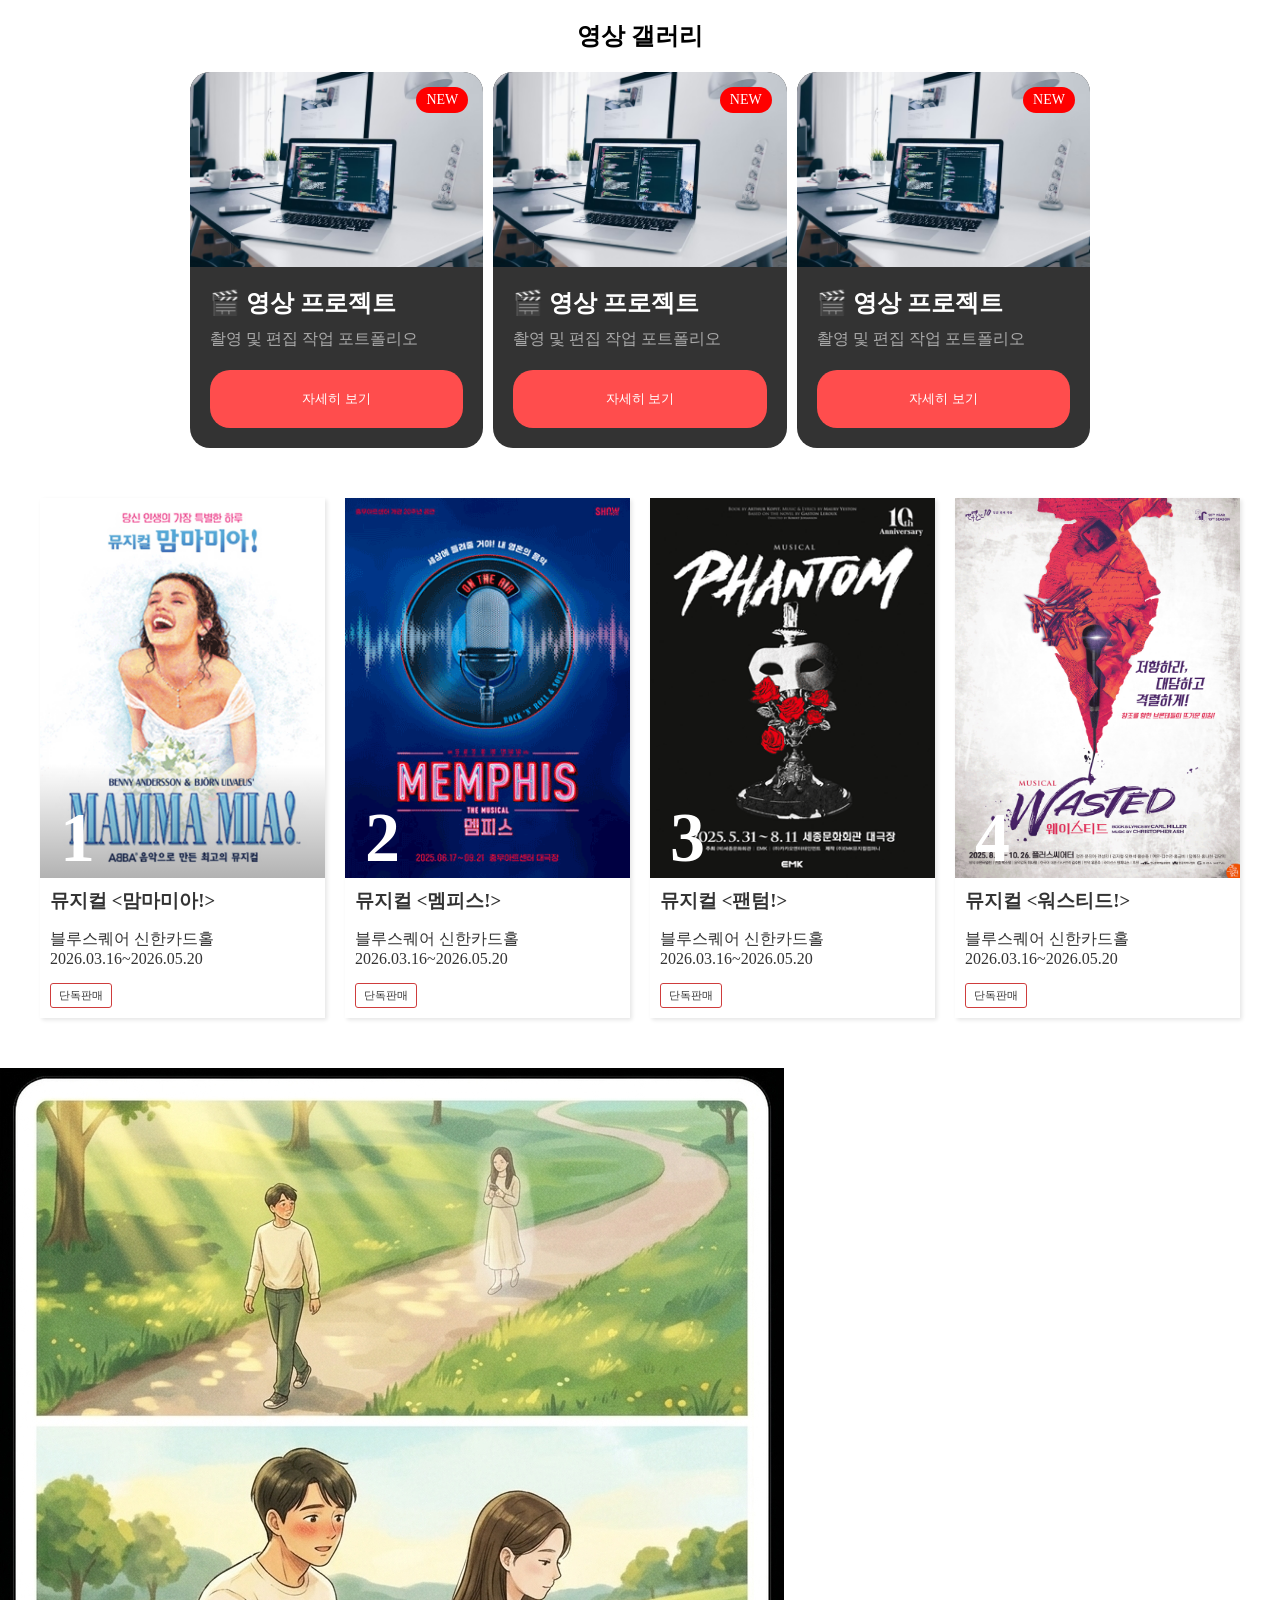
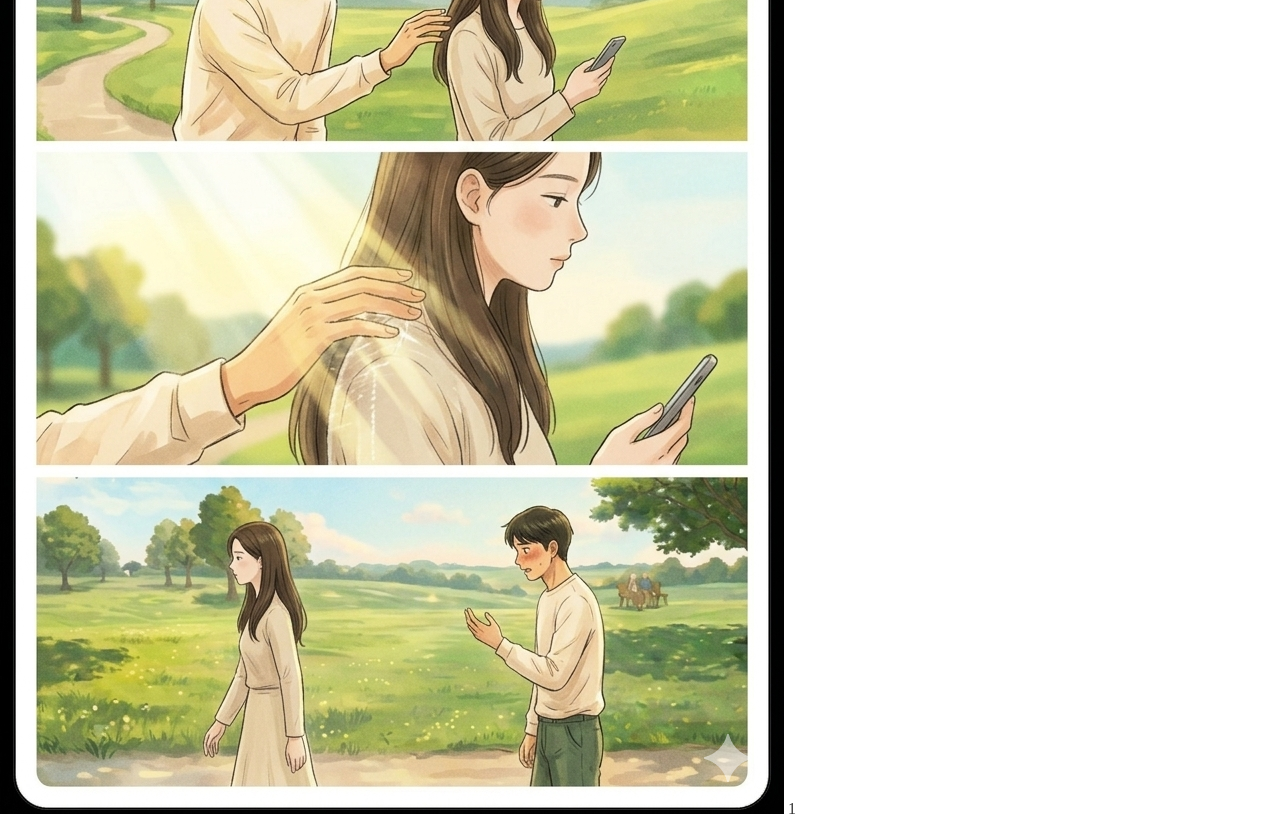
==== position_ex01.html @ 9d86e6c8 "포지션 잡기" ====
<!doctype html>
<html lang="en">
    <head>
        <meta charset="UTF-8" />
        <meta name="viewport" content="width=device-width, initial-scale=1.0" />
        <title>Document</title>
        <link rel="stylesheet" href="css/position_ex01.css" />
    </head>
    <body>
        <section class="contents">
            <h2>영상 갤러리</h2>
            <div class="card-list">
                <div class="card">
                    <!-- new -->
                    <div class="badge">NEW</div>
                    <img src="images/photo-1498050108023-c5249f4df085.avif" alt="" />
                    <div class="content">
                        <h2>🎬 영상 프로젝트</h2>
                        <p>촬영 및 편집 작업 포트폴리오</p>
                        <button>자세히 보기</button>
                    </div>
                </div>
                <div class="card">
                    <!-- new -->
                    <div class="badge">NEW</div>
                    <img src="images/photo-1498050108023-c5249f4df085.avif" alt="" />
                    <div class="content">
                        <h2>🎬 영상 프로젝트</h2>
                        <p>촬영 및 편집 작업 포트폴리오</p>
                        <button>자세히 보기</button>
                    </div>
                </div>
                <div class="card">
                    <!-- new -->
                    <div class="badge">NEW</div>
                    <img src="images/photo-1498050108023-c5249f4df085.avif" alt="" />
                    <div class="content">
                        <h2>🎬 영상 프로젝트</h2>
                        <p>촬영 및 편집 작업 포트폴리오</p>
                        <button>자세히 보기</button>
                    </div>
                </div>
            </div>
        </section>
        <!-- 디자인 영역 -->
        <section class="musical-wrap">
            <div class="musical-card">
                <a href="#">
                    <!-- 이미지 영역 -->
                    <div class="ticket-img">
                        <div class="img-bg"></div>
                        <img src="images/mamma_p.gif" alt="맘마미아" />
                        <span class="ticket-rank">1</span>
                    </div>
                    <!-- 티켓 안내 내용 영역 -->
                    <div class="ticket-info">
                        <h3>뮤지컬 <맘마미아!></h3>
                        <p class="ticket-hall">블루스퀘어 신한카드홀</p>
                        <p class="ticket-date">2026.03.16~2026.05.20</p>
                        <span class="ticket-sale">단독판매</span>
                    </div>
                </a>
            </div>
            <div class="musical-card">
                <a href="#">
                    <!-- 이미지 영역 -->
                    <div class="ticket-img">
                        <img src="images/mempithp.gif" alt="멤피스" />
                        <span class="ticket-rank">2</span>
                    </div>
                    <!-- 티켓 안내 내용 영역 -->
                    <div class="ticket-info">
                        <h3>뮤지컬 <멤피스!></h3>
                        <p class="ticket-hall">블루스퀘어 신한카드홀</p>
                        <p class="ticket-date">2026.03.16~2026.05.20</p>
                        <span class="ticket-sale">단독판매</span>
                    </div>
                </a>
            </div>
            <div class="musical-card">
                <a href="#">
                    <!-- 이미지 영역 -->
                    <div class="ticket-img">
                        <img src="images/pan.gif" alt="팬텀" />
                        <span class="ticket-rank">3</span>
                    </div>
                    <!-- 티켓 안내 내용 영역 -->
                    <div class="ticket-info">
                        <h3>뮤지컬 <팬텀!></h3>
                        <p class="ticket-hall">블루스퀘어 신한카드홀</p>
                        <p class="ticket-date">2026.03.16~2026.05.20</p>
                        <span class="ticket-sale">단독판매</span>
                    </div>
                </a>
            </div>
            <div class="musical-card">
                <a href="#">
                    <!-- 이미지 영역 -->
                    <div class="ticket-img">
                        <img src="images/wasted.gif" alt="워스티드" />
                        <span class="ticket-rank">4</span>
                    </div>
                    <!-- 티켓 안내 내용 영역 -->
                    <div class="ticket-info">
                        <h3>뮤지컬 <워스티드!></h3>
                        <p class="ticket-hall">블루스퀘어 신한카드홀</p>
                        <p class="ticket-date">2026.03.16~2026.05.20</p>
                        <span class="ticket-sale">단독판매</span>
                    </div>
                </a>
            </div>
        </section>
        <section class="video-wrap">
            <div class="video-card">
                <a href="#">
                    <!-- 이미지영역 -->
                    <div class="card-img">
                        <img src="images/Gemini_Generated_Image_ct7dkfct7dkfct7d.png" alt="" />
                        <span class="card-rank">1</span>
                    </div>
                </a>
            </div>
        </section>
    </body>
</html>
---- css/position_ex01.css ----
* {
    margin: 0;
    padding: 0;
    box-sizing: border-box;
}
a{
    color: #333;
    text-decoration: none
}
/* 영상 갤러리 */
.contents {
    width: 900px;
    margin: auto;
}
.contents > h2 {
    padding: 20px 0;
    text-align: center;
}
.card-list {
    display: flex;
    gap: 10px;
}
.card {
    width: 300px;
    background-color: #333;
    border-radius: 20px;
    color: #fff;
    position: relative;
    overflow: hidden;
}
.card img {
    width: 100%;
    display: block;
}
/* new */
.badge {
    background-color: red;
    position: absolute;
    top: 15px;
    right: 15px;
    padding: 5px 10px;
    border-radius: 20px;
    font-size: 14px;
}
.content {
    padding: 20px;
}
.content h2 {
    margin-bottom: 10px;
}
.content p {
    color: #aaa;
    margin-bottom: 20px;
}
.content button {
    width: 100%;
    border: none;
    background-color: #ff4d4d;
    border-radius: 20px;
    color: #fff;
    padding: 20px;
    cursor: pointer;
    transition: all 0.3s;
}
.content button:hover {
    background-color: #cf3d3d;
}
/* 뮤지컬 영역 */
.musical-wrap{
    width: 1200px;
    display: flex;
    gap: 20px;
    margin: 50px auto;
    /* background-color: #f7e8ba; */
}
.musical-card{
    width: calc(100% / 4);
    background-color: #fff;
    box-shadow: 2px 2px 4px rgba(0,0,0,0.1);
}
.ticket-img img{
    width: 100%;
    display: block;
}
/* 이미지위에 랭킹 */
.ticket-img{
    height: 380px;
    position: relative;
}
.img-bg{
    position: absolute;
    top: 0;
    left: 0;
    width: 100%;
    height: 380px;
    background: linear-gradient(180deg, transparent 70%, rgba(0,0,0,0.3));
}
.ticket-rank{
    position: absolute;
    bottom: 0;
    left: 20px;
    color: #fff;
    font-size: 70px;
    font-weight: bold;
}
.ticket-info{
    padding: 10px;
}
.ticket-info h3{
    margin-bottom: 15px;
}
.ticket-sale{
    padding: 4px 8px;
    border-radius: 3px;
    font-size: 11px;
    border: 1px solid #cf3d3d;
    margin-top: 15px;
    display: inline-block;
}
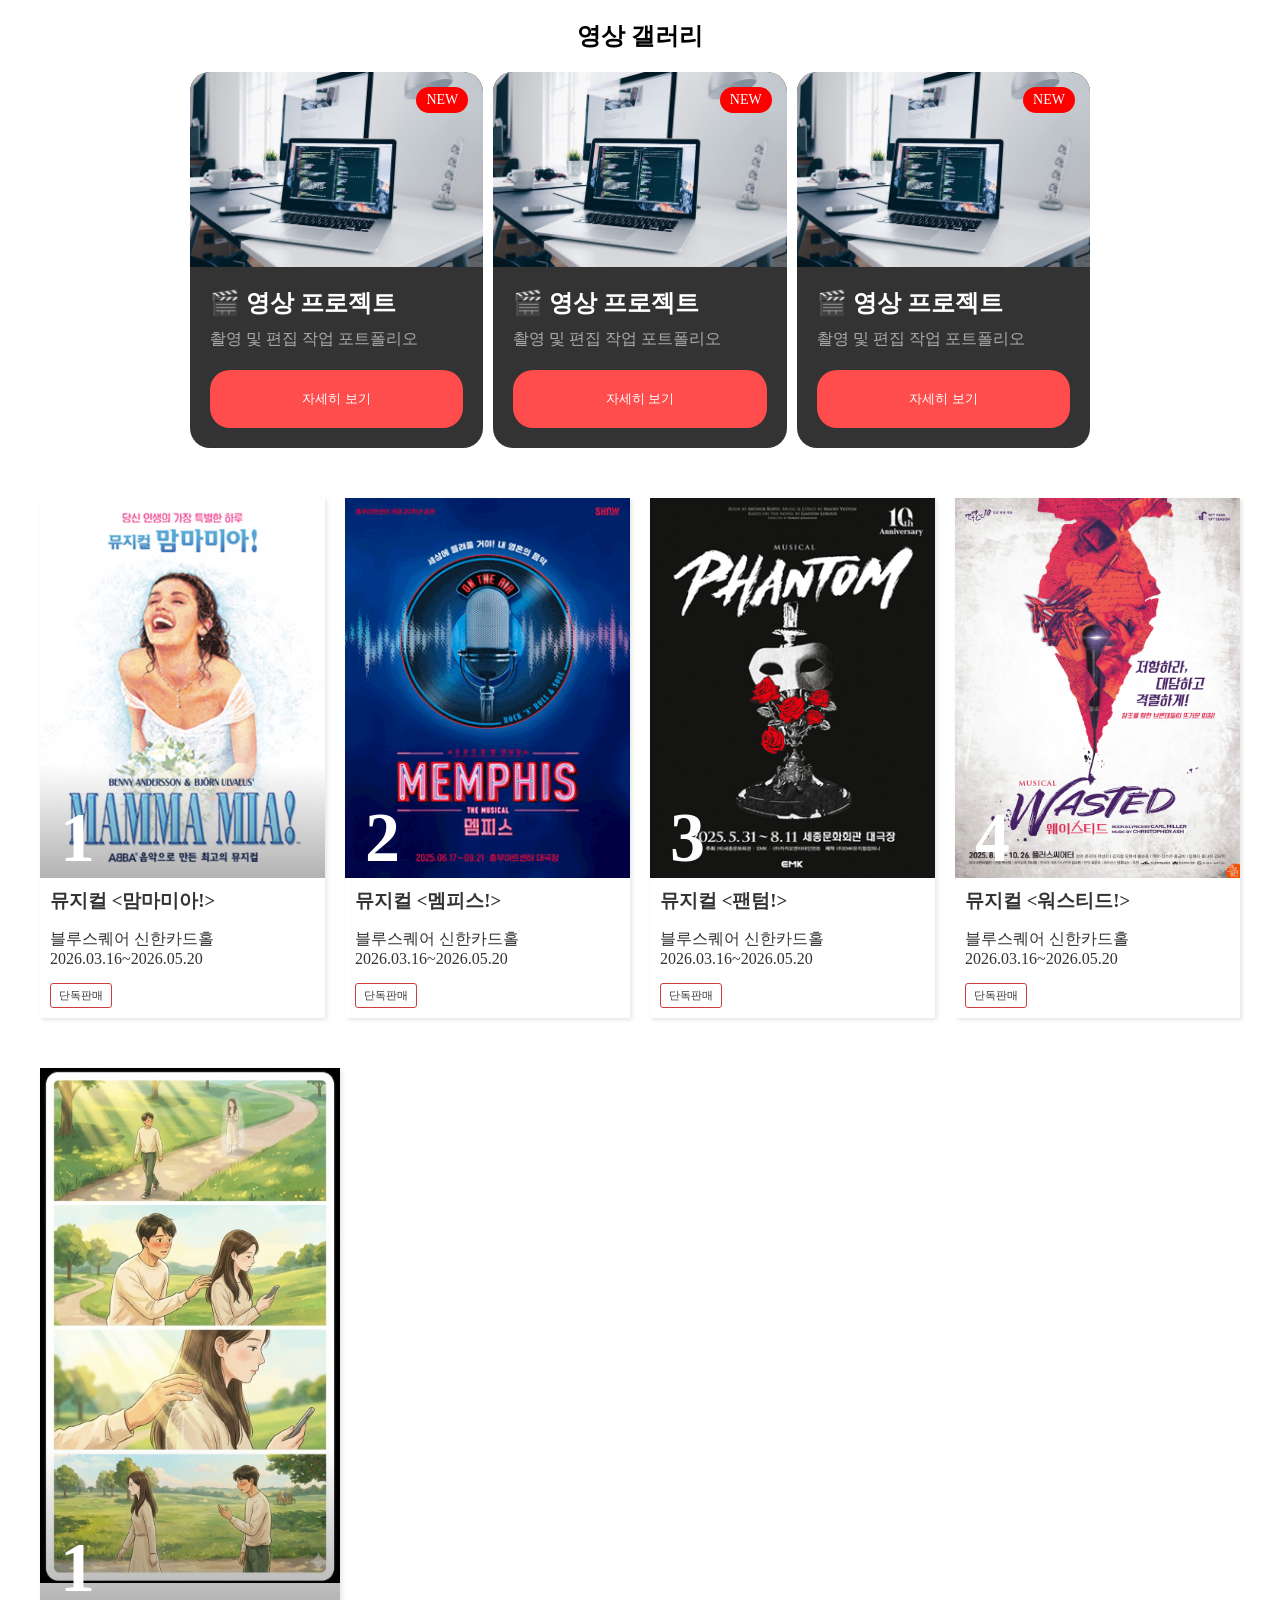
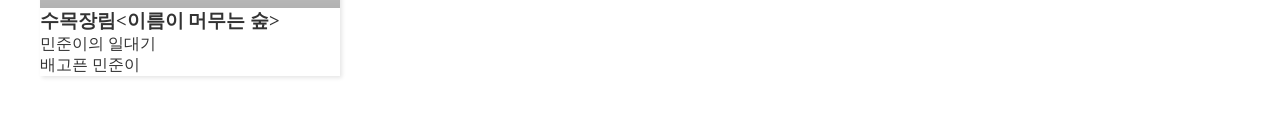
==== commit b798a33c: "포지션 수정" ====
--- a/position_ex01.html
+++ b/position_ex01.html
@@ -115,9 +115,16 @@
                 <a href="#">
                     <!-- 이미지영역 -->
                     <div class="card-img">
+                         <div class="img-bg1"></div>
                         <img src="images/Gemini_Generated_Image_ct7dkfct7dkfct7d.png" alt="" />
                         <span class="card-rank">1</span>
                     </div>
+                    <!-- 티켓 안내 내용 영역 -->
+                     <div class="card-info">
+                        <h3>수목장림<이름이 머무는 숲></h3>
+                        <p>민준이의 일대기</p>
+                        <p>배고픈 민준이</p>
+                     </div>
                 </a>
             </div>
         </section>
--- a/css/position_ex01.css
+++ b/css/position_ex01.css
@@ -116,4 +116,40 @@
     border: 1px solid #cf3d3d;
     margin-top: 15px;
     display: inline-block;
+}
+.video-wrap{
+    width: 1200px;
+    display: flex;
+    gap: 20px;
+    margin: 50px auto;
+}
+.video-card{
+    width: calc(100% / 4);
+    background-color: #fff;
+    box-shadow: 2px 2px 4px rgba(0,0,0,0.1);
+}
+.video-card img{
+    width: 100%;
+    display: block;
+    
+}
+.card-rank{
+    position: absolute;
+    bottom: 0;
+    left: 20px;
+    color: #fff;
+    font-size: 70px;
+    font-weight: bold;
+}
+.card-img{
+    height: 540px;
+    position: relative;
+}
+.img-bg1{
+    position: absolute;
+    top: 0;
+    left: 0;
+    width: 100%;
+    height: 540px;
+    background: linear-gradient(180deg, transparent 70%, rgba(0,0,0,0.3));
 }
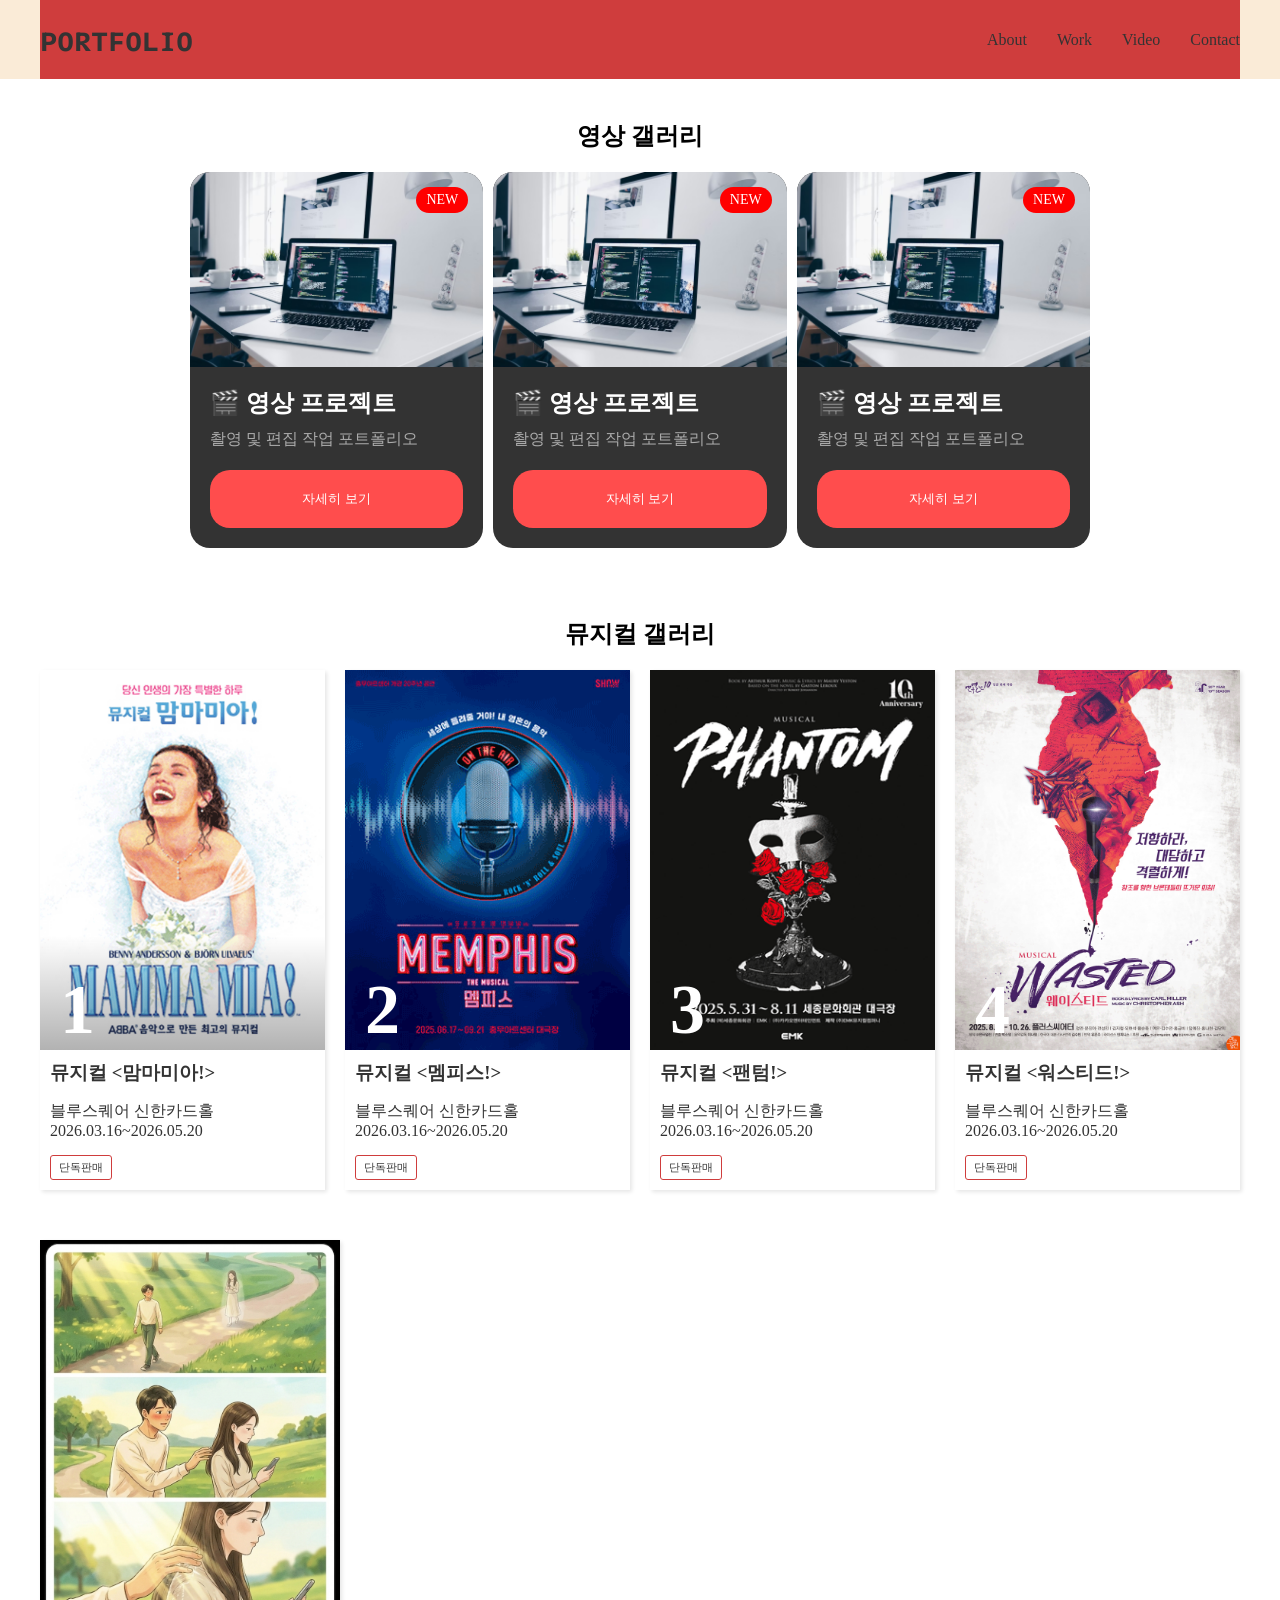
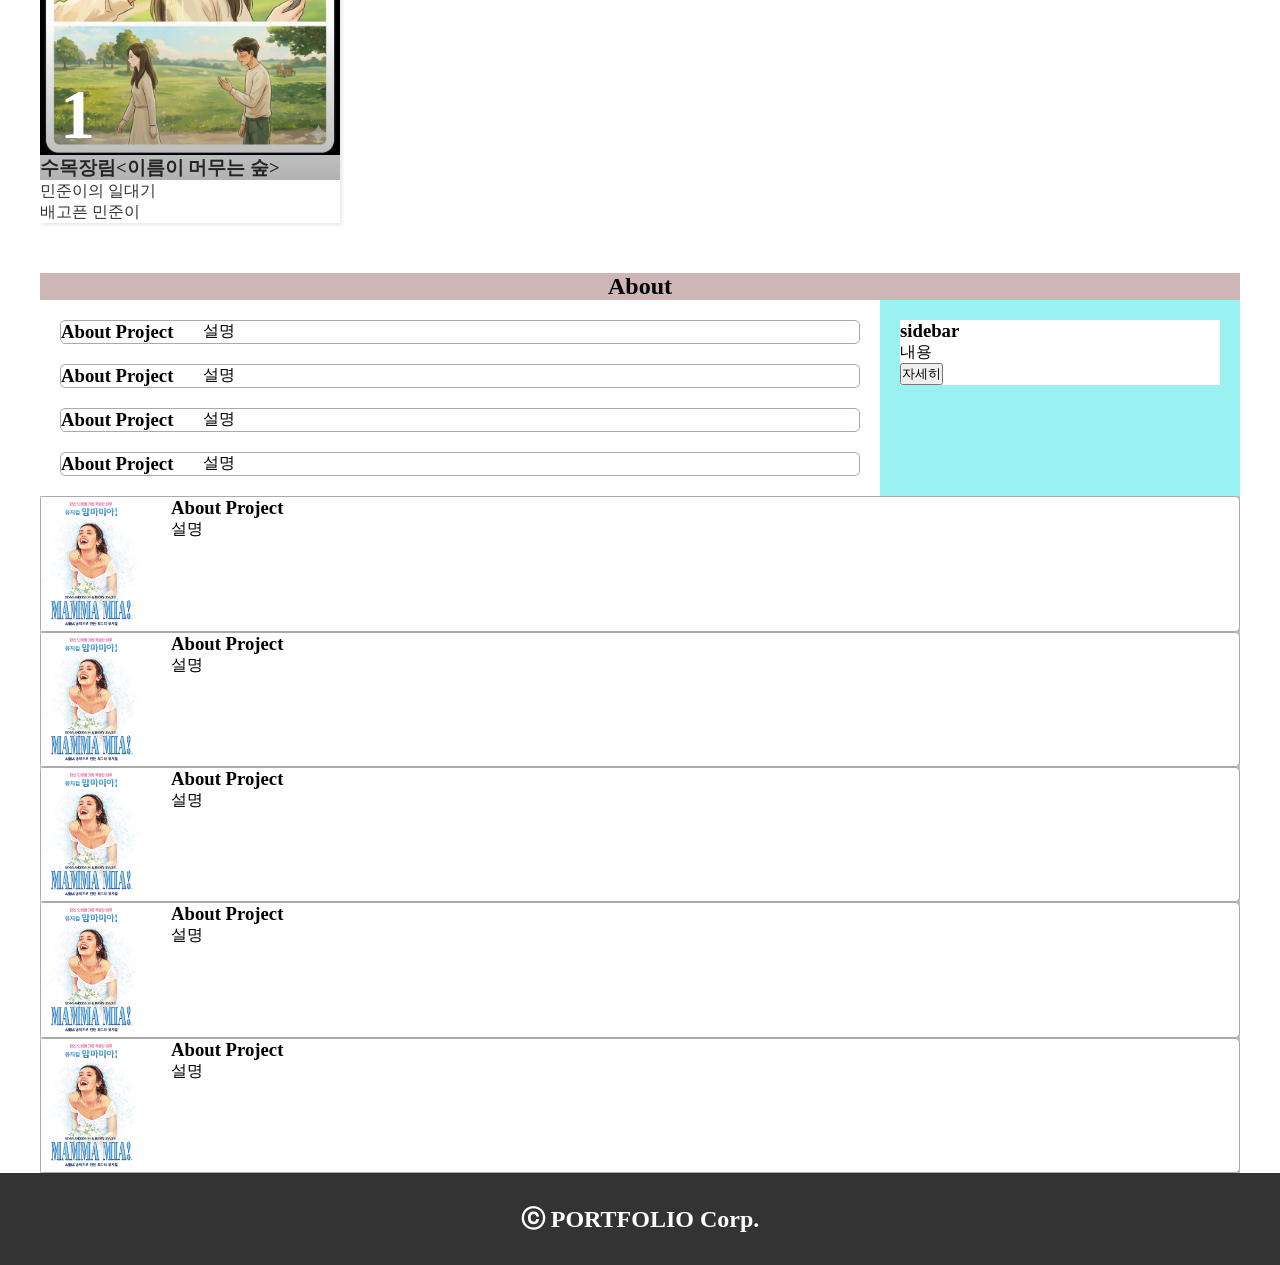
==== commit 3cd4af9d: "메인 수정, sidebar, scroll-behavior" ====
--- a/position_ex01.html
+++ b/position_ex01.html
@@ -7,126 +7,217 @@
         <link rel="stylesheet" href="css/position_ex01.css" />
     </head>
     <body>
-        <section class="contents">
-            <h2>영상 갤러리</h2>
-            <div class="card-list">
-                <div class="card">
-                    <!-- new -->
-                    <div class="badge">NEW</div>
-                    <img src="images/photo-1498050108023-c5249f4df085.avif" alt="" />
-                    <div class="content">
-                        <h2>🎬 영상 프로젝트</h2>
-                        <p>촬영 및 편집 작업 포트폴리오</p>
-                        <button>자세히 보기</button>
-                    </div>
-                </div>
-                <div class="card">
-                    <!-- new -->
-                    <div class="badge">NEW</div>
-                    <img src="images/photo-1498050108023-c5249f4df085.avif" alt="" />
-                    <div class="content">
-                        <h2>🎬 영상 프로젝트</h2>
-                        <p>촬영 및 편집 작업 포트폴리오</p>
-                        <button>자세히 보기</button>
-                    </div>
-                </div>
-                <div class="card">
-                    <!-- new -->
-                    <div class="badge">NEW</div>
-                    <img src="images/photo-1498050108023-c5249f4df085.avif" alt="" />
-                    <div class="content">
-                        <h2>🎬 영상 프로젝트</h2>
-                        <p>촬영 및 편집 작업 포트폴리오</p>
-                        <button>자세히 보기</button>
-                    </div>
-                </div>
-            </div>
-        </section>
-        <!-- 디자인 영역 -->
-        <section class="musical-wrap">
-            <div class="musical-card">
-                <a href="#">
-                    <!-- 이미지 영역 -->
-                    <div class="ticket-img">
-                        <div class="img-bg"></div>
-                        <img src="images/mamma_p.gif" alt="맘마미아" />
-                        <span class="ticket-rank">1</span>
-                    </div>
-                    <!-- 티켓 안내 내용 영역 -->
-                    <div class="ticket-info">
-                        <h3>뮤지컬 <맘마미아!></h3>
-                        <p class="ticket-hall">블루스퀘어 신한카드홀</p>
-                        <p class="ticket-date">2026.03.16~2026.05.20</p>
-                        <span class="ticket-sale">단독판매</span>
-                    </div>
-                </a>
-            </div>
-            <div class="musical-card">
-                <a href="#">
-                    <!-- 이미지 영역 -->
-                    <div class="ticket-img">
-                        <img src="images/mempithp.gif" alt="멤피스" />
-                        <span class="ticket-rank">2</span>
-                    </div>
-                    <!-- 티켓 안내 내용 영역 -->
-                    <div class="ticket-info">
-                        <h3>뮤지컬 <멤피스!></h3>
-                        <p class="ticket-hall">블루스퀘어 신한카드홀</p>
-                        <p class="ticket-date">2026.03.16~2026.05.20</p>
-                        <span class="ticket-sale">단독판매</span>
-                    </div>
-                </a>
-            </div>
-            <div class="musical-card">
-                <a href="#">
-                    <!-- 이미지 영역 -->
-                    <div class="ticket-img">
-                        <img src="images/pan.gif" alt="팬텀" />
-                        <span class="ticket-rank">3</span>
-                    </div>
-                    <!-- 티켓 안내 내용 영역 -->
-                    <div class="ticket-info">
-                        <h3>뮤지컬 <팬텀!></h3>
-                        <p class="ticket-hall">블루스퀘어 신한카드홀</p>
-                        <p class="ticket-date">2026.03.16~2026.05.20</p>
-                        <span class="ticket-sale">단독판매</span>
-                    </div>
-                </a>
-            </div>
-            <div class="musical-card">
-                <a href="#">
-                    <!-- 이미지 영역 -->
-                    <div class="ticket-img">
-                        <img src="images/wasted.gif" alt="워스티드" />
-                        <span class="ticket-rank">4</span>
-                    </div>
-                    <!-- 티켓 안내 내용 영역 -->
-                    <div class="ticket-info">
-                        <h3>뮤지컬 <워스티드!></h3>
-                        <p class="ticket-hall">블루스퀘어 신한카드홀</p>
-                        <p class="ticket-date">2026.03.16~2026.05.20</p>
-                        <span class="ticket-sale">단독판매</span>
-                    </div>
-                </a>
-            </div>
-        </section>
-        <section class="video-wrap">
-            <div class="video-card">
-                <a href="#">
-                    <!-- 이미지영역 -->
-                    <div class="card-img">
-                         <div class="img-bg1"></div>
-                        <img src="images/Gemini_Generated_Image_ct7dkfct7dkfct7d.png" alt="" />
-                        <span class="card-rank">1</span>
-                    </div>
-                    <!-- 티켓 안내 내용 영역 -->
-                     <div class="card-info">
-                        <h3>수목장림<이름이 머무는 숲></h3>
-                        <p>민준이의 일대기</p>
-                        <p>배고픈 민준이</p>
-                     </div>
-                </a>
-            </div>
-        </section>
+        <main>
+            <header class="header">
+                <div class="header-inner">
+                    <a href="#" class="logo">PORTFOLIO</a>
+                    <nav>
+                        <a href="#About">About</a>
+                        <a href="#">Work</a>
+                        <a href="#">Video</a>
+                        <a href="#">Contact</a>
+                    </nav>
+                </div>
+            </header>
+            <section class="contents">
+                <h2>영상 갤러리</h2>
+                <div class="card-list">
+                    <div class="card">
+                        <!-- new -->
+                        <div class="badge">NEW</div>
+                        <img src="images/photo-1498050108023-c5249f4df085.avif" alt="" />
+                        <div class="content">
+                            <h2>🎬 영상 프로젝트</h2>
+                            <p>촬영 및 편집 작업 포트폴리오</p>
+                            <button>자세히 보기</button>
+                        </div>
+                    </div>
+                    <div class="card">
+                        <!-- new -->
+                        <div class="badge">NEW</div>
+                        <img src="images/photo-1498050108023-c5249f4df085.avif" alt="" />
+                        <div class="content">
+                            <h2>🎬 영상 프로젝트</h2>
+                            <p>촬영 및 편집 작업 포트폴리오</p>
+                            <button>자세히 보기</button>
+                        </div>
+                    </div>
+                    <div class="card">
+                        <!-- new -->
+                        <div class="badge">NEW</div>
+                        <img src="images/photo-1498050108023-c5249f4df085.avif" alt="" />
+                        <div class="content">
+                            <h2>🎬 영상 프로젝트</h2>
+                            <p>촬영 및 편집 작업 포트폴리오</p>
+                            <button>자세히 보기</button>
+                        </div>
+                    </div>
+                </div>
+            </section>
+            <!-- 디자인 영역 -->
+            <section class="musical-wrap">
+                <h2>뮤지컬 갤러리</h2>
+                <div class="card-list">
+                    <div class="musical-card">
+                        <a href="#">
+                            <!-- 이미지 영역 -->
+                            <div class="ticket-img">
+                                <div class="img-bg"></div>
+                                <img src="images/mamma_p.gif" alt="맘마미아" />
+                                <span class="ticket-rank">1</span>
+                            </div>
+                            <!-- 티켓 안내 내용 영역 -->
+                            <div class="ticket-info">
+                                <h3>뮤지컬 <맘마미아!></h3>
+                                <p class="ticket-hall">블루스퀘어 신한카드홀</p>
+                                <p class="ticket-date">2026.03.16~2026.05.20</p>
+                                <span class="ticket-sale">단독판매</span>
+                            </div>
+                        </a>
+                    </div>
+                    <div class="musical-card">
+                        <a href="#">
+                            <!-- 이미지 영역 -->
+                            <div class="ticket-img">
+                                <img src="images/mempithp.gif" alt="멤피스" />
+                                <span class="ticket-rank">2</span>
+                            </div>
+                            <!-- 티켓 안내 내용 영역 -->
+                            <div class="ticket-info">
+                                <h3>뮤지컬 <멤피스!></h3>
+                                <p class="ticket-hall">블루스퀘어 신한카드홀</p>
+                                <p class="ticket-date">2026.03.16~2026.05.20</p>
+                                <span class="ticket-sale">단독판매</span>
+                            </div>
+                        </a>
+                    </div>
+                    <div class="musical-card">
+                        <a href="#">
+                            <!-- 이미지 영역 -->
+                            <div class="ticket-img">
+                                <img src="images/pan.gif" alt="팬텀" />
+                                <span class="ticket-rank">3</span>
+                            </div>
+                            <!-- 티켓 안내 내용 영역 -->
+                            <div class="ticket-info">
+                                <h3>뮤지컬 <팬텀!></h3>
+                                <p class="ticket-hall">블루스퀘어 신한카드홀</p>
+                                <p class="ticket-date">2026.03.16~2026.05.20</p>
+                                <span class="ticket-sale">단독판매</span>
+                            </div>
+                        </a>
+                    </div>
+                    <div class="musical-card">
+                        <a href="#">
+                            <!-- 이미지 영역 -->
+                            <div class="ticket-img">
+                                <img src="images/wasted.gif" alt="워스티드" />
+                                <span class="ticket-rank">4</span>
+                            </div>
+                            <!-- 티켓 안내 내용 영역 -->
+                            <div class="ticket-info">
+                                <h3>뮤지컬 <워스티드!></h3>
+                                <p class="ticket-hall">블루스퀘어 신한카드홀</p>
+                                <p class="ticket-date">2026.03.16~2026.05.20</p>
+                                <span class="ticket-sale">단독판매</span>
+                            </div>
+                        </a>
+                    </div>
+                </div>
+            </section>
+            <section class="video-wrap">
+                <div class="video-card">
+                    <a href="#">
+                        <!-- 이미지영역 -->
+                        <div class="card-img">
+                            <div class="img-bg1"></div>
+                            <img src="images/Gemini_Generated_Image_ct7dkfct7dkfct7d.png" alt="" />
+                            <span class="card-rank">1</span>
+                        </div>
+                        <!-- 티켓 안내 내용 영역 -->
+                        <div class="card-info">
+                            <h3>수목장림<이름이 머무는 숲></h3>
+                            <p>민준이의 일대기</p>
+                            <p>배고픈 민준이</p>
+                        </div>
+                    </a>
+                </div>
+            </section>
+            <section class="sticky-wrap" id="About">
+                <h2>About</h2>
+
+                <div class="sticky-container">
+                    <!-- 왼쪽 영역 -->
+                    <div class="sticky-left">
+                        <div class="sticky-card">
+                            <h3>About Project</h3>
+                            <p>설명</p>
+                        </div>
+
+                        <div class="sticky-card">
+                            <h3>About Project</h3>
+                            <p>설명</p>
+                        </div>
+                        <div class="sticky-card">
+                            <h3>About Project</h3>
+                            <p>설명</p>
+                        </div>
+                        <div class="sticky-card">
+                            <h3>About Project</h3>
+                            <p>설명</p>
+                        </div>
+                    </div>
+                    <!-- 오른쪽 영역 -->
+                    <div class="sticky-right">
+                        <div class="sticky-box">
+                            <h3>sidebar</h3>
+                            <p>내용</p>
+                            <button>자세히</button>
+                        </div>
+                    </div>
+                </div>
+                <div class="sticky-content">
+                    <div class="sticky-card">
+                        <img src="images/mamma_p.gif" alt="" />
+                        <div class="card-img">
+                            <h3>About Project</h3>
+                            <p>설명</p>
+                        </div>
+                    </div>
+                    <div class="sticky-card">
+                        <img src="images/mamma_p.gif" alt="" />
+                        <div class="card-img">
+                            <h3>About Project</h3>
+                            <p>설명</p>
+                        </div>
+                    </div>
+                    <div class="sticky-card">
+                        <img src="images/mamma_p.gif" alt="" />
+                        <div class="card-img">
+                            <h3>About Project</h3>
+                            <p>설명</p>
+                        </div>
+                    </div>
+                    <div class="sticky-card">
+                        <img src="images/mamma_p.gif" alt="" />
+                        <div class="card-img">
+                            <h3>About Project</h3>
+                            <p>설명</p>
+                        </div>
+                    </div>
+                    <div class="sticky-card">
+                        <img src="images/mamma_p.gif" alt="" />
+                        <div class="card-img">
+                            <h3>About Project</h3>
+                            <p>설명</p>
+                        </div>
+                    </div>
+                </div>
+            </section>
+        </main>
+        <!-- 하단 -->
+        <footer>
+            <h2>ⓒ PORTFOLIO Corp.</h2>
+        </footer>
     </body>
 </html>
--- a/css/position_ex01.css
+++ b/css/position_ex01.css
@@ -1,11 +1,54 @@
+@import url("https://fonts.googleapis.com/css2?family=Intel+One+Mono:ital,wght@0,300..700;1,300..700&family=Orbitron:wght@400..900&family=Playwrite+DE+SAS:wght@100..400&display=swap");
 * {
     margin: 0;
     padding: 0;
     box-sizing: border-box;
 }
-a{
+a {
     color: #333;
-    text-decoration: none
+    text-decoration: none;
+}
+html{
+   scroll-behavior: smooth;
+}
+main {
+    padding-top: 100px;
+}
+.header {
+    background-color: antiquewhite;
+    position: fixed;
+    top: 0;
+    left: 0;
+
+    width: 100%;
+    z-index: 1000;
+}
+.header-inner {
+    width: 1200px;
+    margin: auto;
+    display: flex;
+    padding: 20px 0;
+    justify-content: space-between;
+    align-items: center;
+    background-color: #cf3d3d;
+}
+.logo {
+    font-size: 28px;
+    font-weight: bold;
+    font-family: "Intel One Mono", monospace;
+}
+/* 메뉴 */
+nav {
+    display: flex;
+    gap: 30px;
+}
+nav a {
+    transition: all 0.3s;
+}
+
+nav a:hover {
+    color: #fff;
+    cursor: pointer;
 }
 /* 영상 갤러리 */
 .contents {
@@ -66,36 +109,47 @@
     background-color: #cf3d3d;
 }
 /* 뮤지컬 영역 */
-.musical-wrap{
-    width: 1200px;
-    display: flex;
-    gap: 20px;
+.musical-wrap {
+    width: 1200px;
+    /* display: flex;
+    gap: 20px; */
     margin: 50px auto;
     /* background-color: #f7e8ba; */
 }
-.musical-card{
+.musical-wrap > h2 {
+    text-align: center;
+    padding: 20px 0;
+}
+
+.musical-wrap .card-list {
+    display: flex;
+    gap: 20px;
+}
+
+.musical-card {
     width: calc(100% / 4);
     background-color: #fff;
-    box-shadow: 2px 2px 4px rgba(0,0,0,0.1);
-}
-.ticket-img img{
+    box-shadow: 2px 2px 4px rgba(0, 0, 0, 0.1);
+}
+
+.ticket-img img {
     width: 100%;
     display: block;
 }
 /* 이미지위에 랭킹 */
-.ticket-img{
+.ticket-img {
     height: 380px;
     position: relative;
 }
-.img-bg{
+.img-bg {
     position: absolute;
     top: 0;
     left: 0;
     width: 100%;
     height: 380px;
-    background: linear-gradient(180deg, transparent 70%, rgba(0,0,0,0.3));
-}
-.ticket-rank{
+    background: linear-gradient(180deg, transparent 70%, rgba(0, 0, 0, 0.3));
+}
+.ticket-rank {
     position: absolute;
     bottom: 0;
     left: 20px;
@@ -103,13 +157,13 @@
     font-size: 70px;
     font-weight: bold;
 }
-.ticket-info{
+.ticket-info {
     padding: 10px;
 }
-.ticket-info h3{
+.ticket-info h3 {
     margin-bottom: 15px;
 }
-.ticket-sale{
+.ticket-sale {
     padding: 4px 8px;
     border-radius: 3px;
     font-size: 11px;
@@ -117,23 +171,22 @@
     margin-top: 15px;
     display: inline-block;
 }
-.video-wrap{
+.video-wrap {
     width: 1200px;
     display: flex;
     gap: 20px;
     margin: 50px auto;
 }
-.video-card{
+.video-card {
     width: calc(100% / 4);
     background-color: #fff;
-    box-shadow: 2px 2px 4px rgba(0,0,0,0.1);
-}
-.video-card img{
+    box-shadow: 2px 2px 4px rgba(0, 0, 0, 0.1);
+}
+.video-card img {
     width: 100%;
     display: block;
-    
-}
-.card-rank{
+}
+.card-rank {
     position: absolute;
     bottom: 0;
     left: 20px;
@@ -141,15 +194,66 @@
     font-size: 70px;
     font-weight: bold;
 }
-.card-img{
-    height: 540px;
+.card-img {
+    /* height: 540px; */
     position: relative;
 }
-.img-bg1{
+.img-bg1 {
     position: absolute;
     top: 0;
     left: 0;
     width: 100%;
     height: 540px;
-    background: linear-gradient(180deg, transparent 70%, rgba(0,0,0,0.3));
-}+    background: linear-gradient(180deg, transparent 70%, rgba(0, 0, 0, 0.3));
+}
+/* sticky 영역 */
+.sticky-wrap {
+    width: 1200px;
+    background-color: #ceb6b6;
+    margin: auto;
+}
+.sticky-wrap h2 {
+    text-align: center;
+}
+.sticky-container {
+    display: flex;
+    background-color: #ffffff;
+}
+.sticky-left {
+    width: 70%;
+    padding: 20px;
+    display: flex;
+    flex-direction: column;
+    gap: 20px;
+}
+.sticky-right {
+    width: 30%;
+    padding: 20px;
+    background-color: rgb(154, 241, 241);
+}
+.sticky-card {
+    pad: 20px;
+    border-radius: 5px;
+    border: 1px solid #aaa;
+    background-color: #fff;
+}
+.sticky-box {
+    position: sticky;
+    top: 130px;
+    background-color: #fff;
+}
+.sticky-card {
+    display: flex;
+    gap: 30px;
+}
+
+.sticky-card img {
+    width: 100px;
+}
+footer {
+    width: 100%;
+    color: #fff;
+    padding: 30px;
+    background-color: #333;
+    text-align: center;
+}
